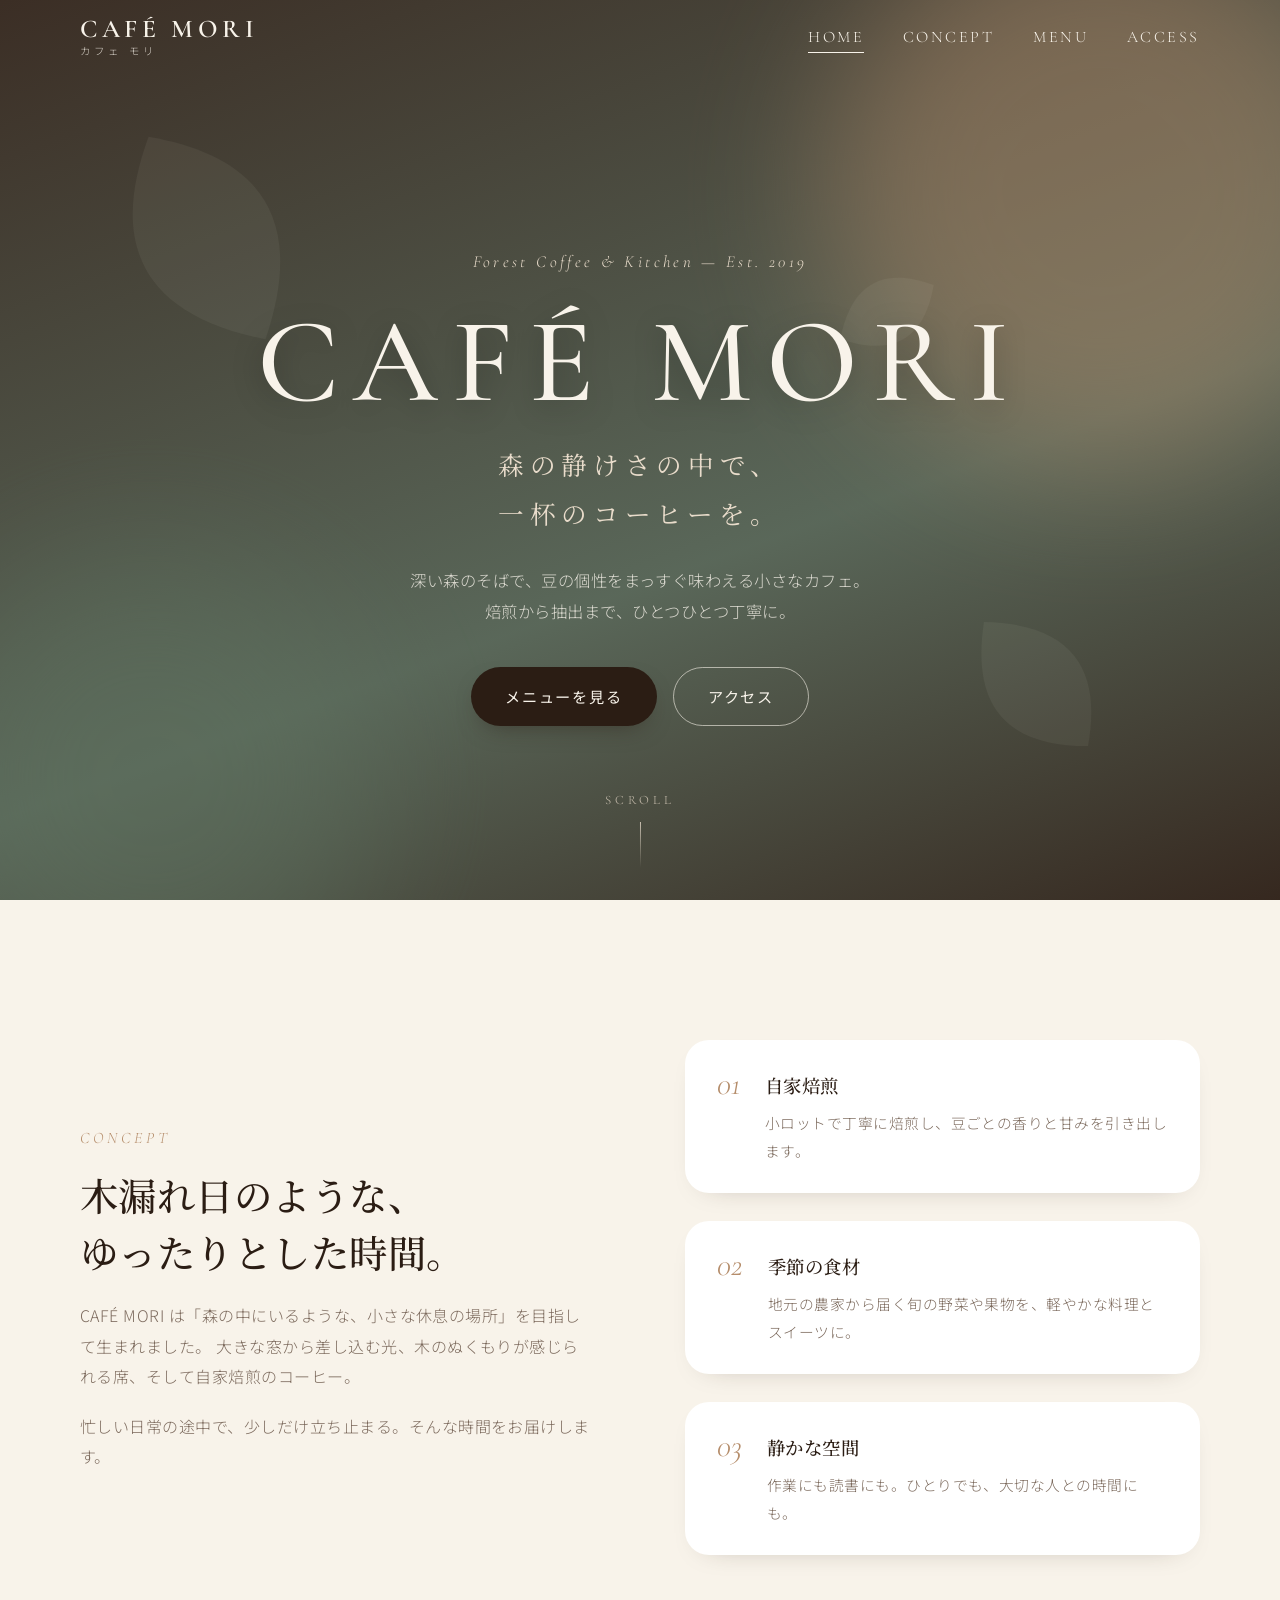
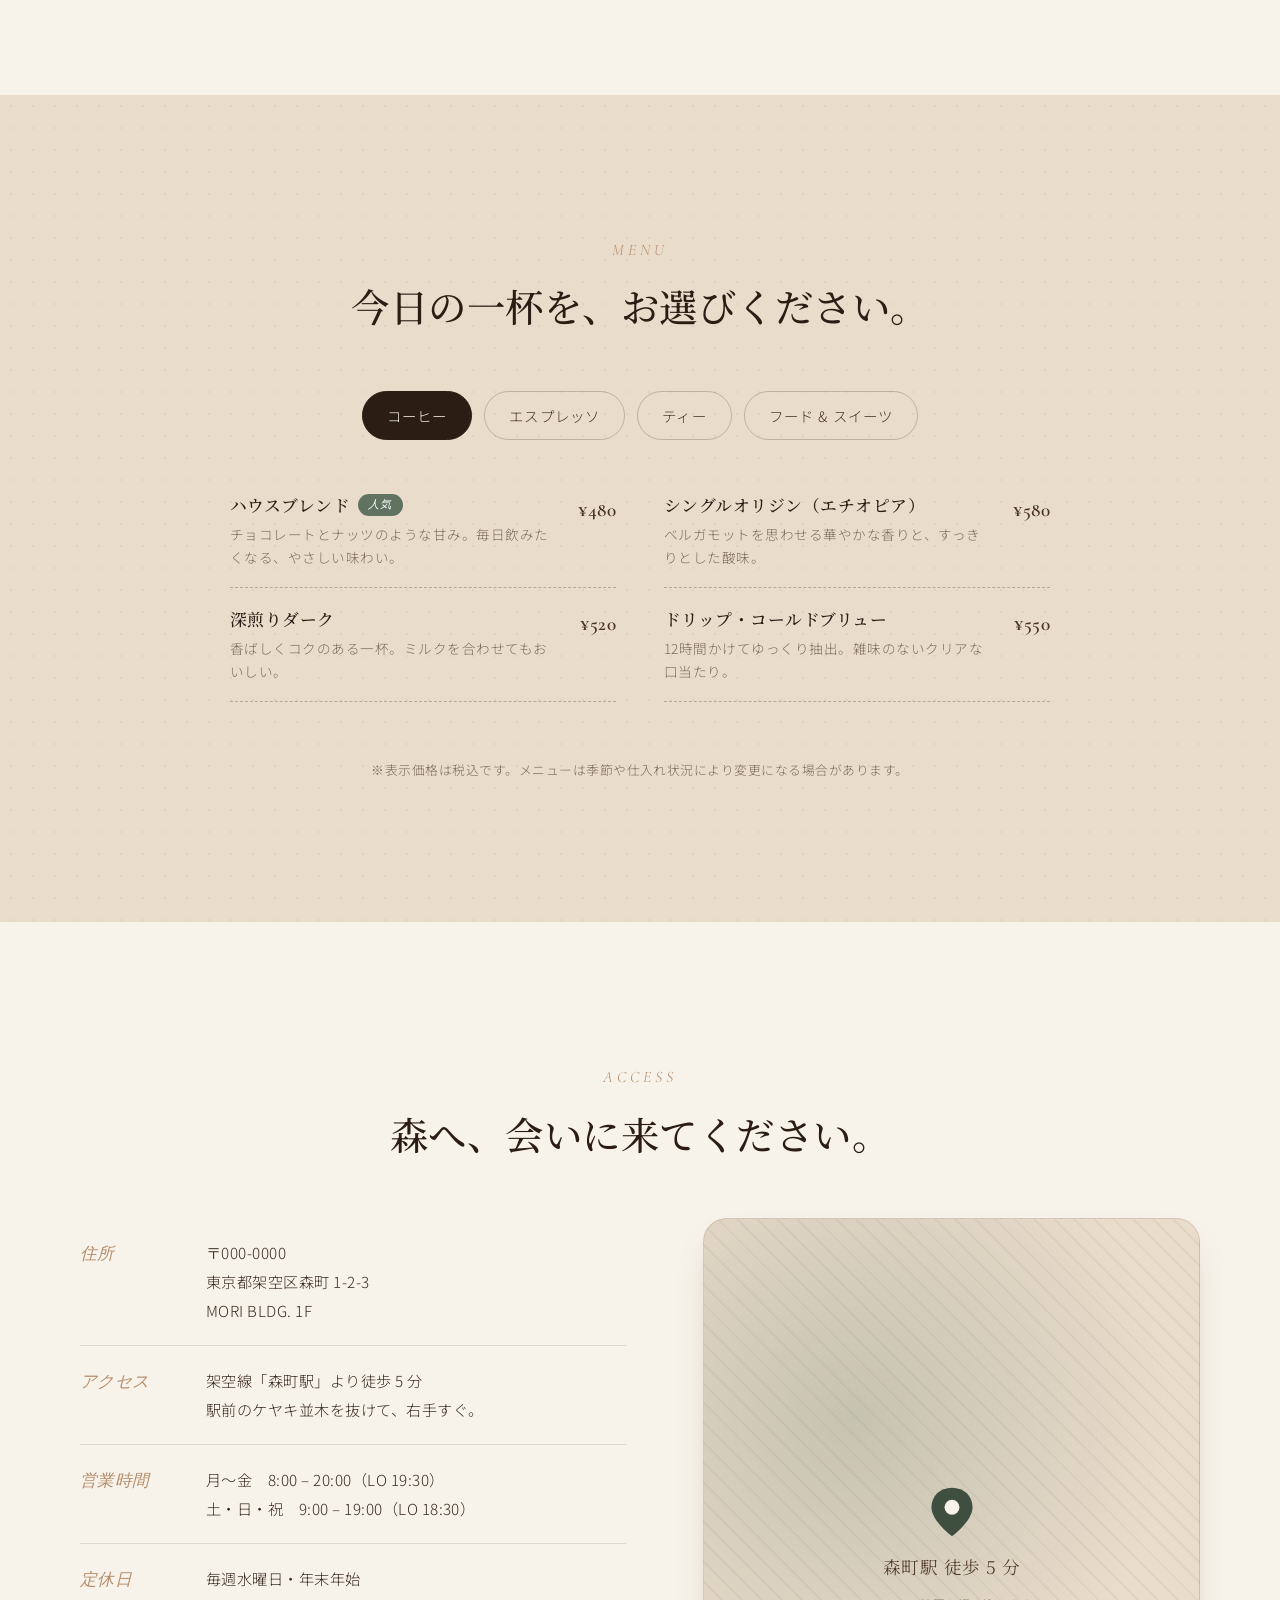
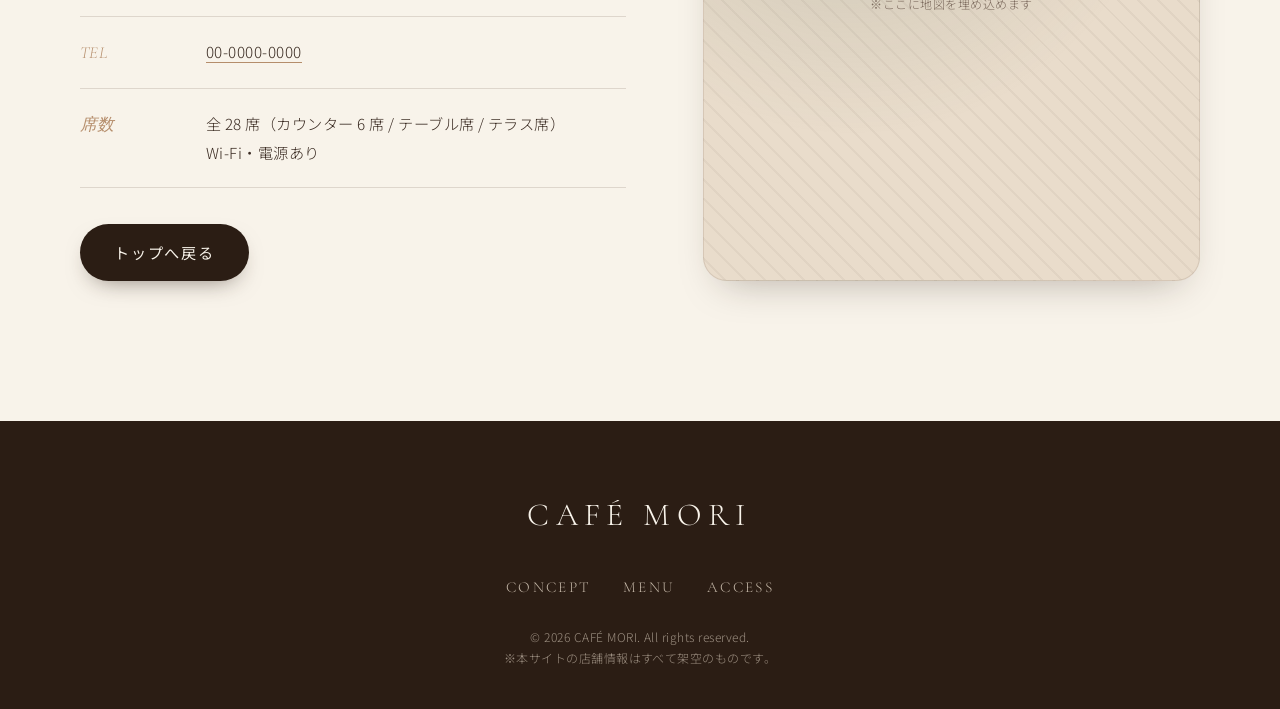
==== index.html @ d0163f55 "CAFÉ MORI のランディングページを追加 - index.html: ヒーロー、コンセプト、メニュー（タブ切り替え）、アクセスのセクション - style.css: デザイン、レスポンシブ対応、" ====
<!DOCTYPE html>
<html lang="ja">
<head>
  <meta charset="UTF-8">
  <meta name="viewport" content="width=device-width, initial-scale=1.0">
  <meta name="description" content="CAFÉ MORI（カフェ モリ）— 森の静けさの中で、一杯のコーヒーを。">
  <title>CAFÉ MORI | 森の静けさの中で、一杯のコーヒーを。</title>

  <link rel="preconnect" href="https://fonts.googleapis.com">
  <link rel="preconnect" href="https://fonts.gstatic.com" crossorigin>
  <link href="https://fonts.googleapis.com/css2?family=Cormorant+Garamond:ital,wght@0,400;0,500;0,600;1,400&family=Noto+Sans+JP:wght@300;400;500&family=Noto+Serif+JP:wght@400;500;600&display=swap" rel="stylesheet">

  <link rel="stylesheet" href="style.css">
</head>
<body>

  <!-- ========== ヘッダー / ナビゲーション ========== -->
  <header class="site-header" id="top">
    <div class="container header-inner">
      <a href="#hero" class="logo" aria-label="CAFÉ MORI トップへ">
        <span class="logo-en">CAFÉ MORI</span>
        <span class="logo-ja">カフェ モリ</span>
      </a>

      <nav class="global-nav" id="global-nav" aria-label="メインナビゲーション">
        <ul class="nav-list">
          <li><a href="#hero" class="nav-link">HOME</a></li>
          <li><a href="#concept" class="nav-link">CONCEPT</a></li>
          <li><a href="#menu" class="nav-link">MENU</a></li>
          <li><a href="#access" class="nav-link">ACCESS</a></li>
        </ul>
      </nav>

      <button class="menu-toggle" id="menu-toggle" aria-label="メニューを開く" aria-expanded="false" aria-controls="global-nav">
        <span></span>
        <span></span>
        <span></span>
      </button>
    </div>
  </header>

  <main>
    <!-- ========== ヒーロー ========== -->
    <section class="hero" id="hero">
      <div class="hero-bg" aria-hidden="true">
        <div class="hero-blob blob-1"></div>
        <div class="hero-blob blob-2"></div>
        <div class="hero-leaves">
          <svg viewBox="0 0 200 200" class="leaf leaf-a"><path d="M100 10 C160 60, 180 120, 100 190 C20 120, 40 60, 100 10 Z"/></svg>
          <svg viewBox="0 0 200 200" class="leaf leaf-b"><path d="M100 10 C160 60, 180 120, 100 190 C20 120, 40 60, 100 10 Z"/></svg>
          <svg viewBox="0 0 200 200" class="leaf leaf-c"><path d="M100 10 C160 60, 180 120, 100 190 C20 120, 40 60, 100 10 Z"/></svg>
        </div>
      </div>

      <div class="container hero-inner">
        <p class="hero-eyebrow reveal">Forest Coffee &amp; Kitchen — Est. 2019</p>
        <h1 class="hero-title reveal">
          <span class="hero-title-en">CAFÉ MORI</span>
          <span class="hero-title-ja">森の静けさの中で、<br>一杯のコーヒーを。</span>
        </h1>
        <p class="hero-lead reveal">
          深い森のそばで、豆の個性をまっすぐ味わえる小さなカフェ。<br>
          焙煎から抽出まで、ひとつひとつ丁寧に。
        </p>
        <div class="hero-actions reveal">
          <a href="#menu" class="btn btn-primary">メニューを見る</a>
          <a href="#access" class="btn btn-ghost">アクセス</a>
        </div>
      </div>

      <a href="#concept" class="scroll-hint" aria-label="下にスクロール">
        <span>SCROLL</span>
        <span class="scroll-line"></span>
      </a>
    </section>

    <!-- ========== コンセプト ========== -->
    <section class="section concept" id="concept">
      <div class="container concept-grid">
        <div class="concept-text reveal">
          <p class="section-eyebrow">CONCEPT</p>
          <h2 class="section-title">木漏れ日のような、<br>ゆったりとした時間。</h2>
          <p class="body-text">
            CAFÉ MORI は「森の中にいるような、小さな休息の場所」を目指して生まれました。
            大きな窓から差し込む光、木のぬくもりが感じられる席、そして自家焙煎のコーヒー。
          </p>
          <p class="body-text">
            忙しい日常の途中で、少しだけ立ち止まる。そんな時間をお届けします。
          </p>
        </div>

        <ul class="concept-points">
          <li class="point reveal">
            <span class="point-num">01</span>
            <div>
              <h3>自家焙煎</h3>
              <p>小ロットで丁寧に焙煎し、豆ごとの香りと甘みを引き出します。</p>
            </div>
          </li>
          <li class="point reveal">
            <span class="point-num">02</span>
            <div>
              <h3>季節の食材</h3>
              <p>地元の農家から届く旬の野菜や果物を、軽やかな料理とスイーツに。</p>
            </div>
          </li>
          <li class="point reveal">
            <span class="point-num">03</span>
            <div>
              <h3>静かな空間</h3>
              <p>作業にも読書にも。ひとりでも、大切な人との時間にも。</p>
            </div>
          </li>
        </ul>
      </div>
    </section>

    <!-- ========== メニュー ========== -->
    <section class="section menu" id="menu">
      <div class="container">
        <header class="section-head reveal">
          <p class="section-eyebrow">MENU</p>
          <h2 class="section-title">今日の一杯を、お選びください。</h2>
        </header>

        <div class="menu-tabs reveal" role="tablist" aria-label="メニューカテゴリ">
          <button class="tab is-active" role="tab" aria-selected="true" data-tab="coffee">コーヒー</button>
          <button class="tab" role="tab" aria-selected="false" data-tab="espresso">エスプレッソ</button>
          <button class="tab" role="tab" aria-selected="false" data-tab="tea">ティー</button>
          <button class="tab" role="tab" aria-selected="false" data-tab="food">フード &amp; スイーツ</button>
        </div>

        <div class="menu-panels">
          <!-- コーヒー -->
          <div class="menu-panel is-active" role="tabpanel" data-panel="coffee">
            <ul class="menu-list">
              <li class="menu-item">
                <div class="menu-info">
                  <h3>ハウスブレンド <span class="tag">人気</span></h3>
                  <p>チョコレートとナッツのような甘み。毎日飲みたくなる、やさしい味わい。</p>
                </div>
                <span class="price">¥480</span>
              </li>
              <li class="menu-item">
                <div class="menu-info">
                  <h3>シングルオリジン（エチオピア）</h3>
                  <p>ベルガモットを思わせる華やかな香りと、すっきりとした酸味。</p>
                </div>
                <span class="price">¥580</span>
              </li>
              <li class="menu-item">
                <div class="menu-info">
                  <h3>深煎りダーク</h3>
                  <p>香ばしくコクのある一杯。ミルクを合わせてもおいしい。</p>
                </div>
                <span class="price">¥520</span>
              </li>
              <li class="menu-item">
                <div class="menu-info">
                  <h3>ドリップ・コールドブリュー</h3>
                  <p>12時間かけてゆっくり抽出。雑味のないクリアな口当たり。</p>
                </div>
                <span class="price">¥550</span>
              </li>
            </ul>
          </div>

          <!-- エスプレッソ -->
          <div class="menu-panel" role="tabpanel" data-panel="espresso">
            <ul class="menu-list">
              <li class="menu-item">
                <div class="menu-info">
                  <h3>エスプレッソ</h3>
                  <p>力強い香りと余韻。ショットでお楽しみください。</p>
                </div>
                <span class="price">¥400</span>
              </li>
              <li class="menu-item">
                <div class="menu-info">
                  <h3>カフェラテ</h3>
                  <p>なめらかなミルクとエスプレッソの、やさしいバランス。</p>
                </div>
                <span class="price">¥560</span>
              </li>
              <li class="menu-item">
                <div class="menu-info">
                  <h3>カプチーノ</h3>
                  <p>ふんわりとしたミルクフォームで、香りをゆったりと。</p>
                </div>
                <span class="price">¥540</span>
              </li>
              <li class="menu-item">
                <div class="menu-info">
                  <h3>モリ・ミルクティーラテ <span class="tag tag-new">NEW</span></h3>
                  <p>エスプレッソとアッサムティーを重ねた、季節のスペシャル。</p>
                </div>
                <span class="price">¥600</span>
              </li>
            </ul>
          </div>

          <!-- ティー -->
          <div class="menu-panel" role="tabpanel" data-panel="tea">
            <ul class="menu-list">
              <li class="menu-item">
                <div class="menu-info">
                  <h3>ダージリン・ファーストフラッシュ</h3>
                  <p>みずみずしく爽やかな香り。すっきりとした飲み口。</p>
                </div>
                <span class="price">¥500</span>
              </li>
              <li class="menu-item">
                <div class="menu-info">
                  <h3>森のハーブティー</h3>
                  <p>ミント、レモングラス、カモミールをブレンド。ノンカフェイン。</p>
                </div>
                <span class="price">¥520</span>
              </li>
              <li class="menu-item">
                <div class="menu-info">
                  <h3>ほうじ茶ラテ</h3>
                  <p>香ばしいほうじ茶と、ほっとするミルクの組み合わせ。</p>
                </div>
                <span class="price">¥530</span>
              </li>
            </ul>
          </div>

          <!-- フード & スイーツ -->
          <div class="menu-panel" role="tabpanel" data-panel="food">
            <ul class="menu-list">
              <li class="menu-item">
                <div class="menu-info">
                  <h3>季節野菜のキッシュ</h3>
                  <p>その日の旬の野菜をたっぷりと。サラダ付き。</p>
                </div>
                <span class="price">¥880</span>
              </li>
              <li class="menu-item">
                <div class="menu-info">
                  <h3>ガトーショコラ</h3>
                  <p>しっとりと濃厚。ハウスブレンドとの相性は抜群です。</p>
                </div>
                <span class="price">¥550</span>
              </li>
              <li class="menu-item">
                <div class="menu-info">
                  <h3>ベイクドチーズケーキ</h3>
                  <p>レモンの酸味が効いた、やさしい口どけのケーキ。</p>
                </div>
                <span class="price">¥580</span>
              </li>
              <li class="menu-item">
                <div class="menu-info">
                  <h3>森のグラノーラプレート</h3>
                  <p>ヨーグルトと季節のフルーツを添えて。朝食にも。</p>
                </div>
                <span class="price">¥720</span>
              </li>
            </ul>
          </div>
        </div>

        <p class="menu-note reveal">※表示価格は税込です。メニューは季節や仕入れ状況により変更になる場合があります。</p>
      </div>
    </section>

    <!-- ========== アクセス ========== -->
    <section class="section access" id="access">
      <div class="container">
        <header class="section-head reveal">
          <p class="section-eyebrow">ACCESS</p>
          <h2 class="section-title">森へ、会いに来てください。</h2>
        </header>

        <div class="access-grid">
          <div class="access-info reveal">
            <dl class="info-list">
              <div class="info-row">
                <dt>住所</dt>
                <dd>〒000-0000<br>東京都架空区森町 1-2-3<br>MORI BLDG. 1F</dd>
              </div>
              <div class="info-row">
                <dt>アクセス</dt>
                <dd>架空線「森町駅」より徒歩 5 分<br>駅前のケヤキ並木を抜けて、右手すぐ。</dd>
              </div>
              <div class="info-row">
                <dt>営業時間</dt>
                <dd>
                  月〜金　8:00 – 20:00（LO 19:30）<br>
                  土・日・祝　9:00 – 19:00（LO 18:30）
                </dd>
              </div>
              <div class="info-row">
                <dt>定休日</dt>
                <dd>毎週水曜日・年末年始</dd>
              </div>
              <div class="info-row">
                <dt>TEL</dt>
                <dd><a href="tel:00-0000-0000">00-0000-0000</a></dd>
              </div>
              <div class="info-row">
                <dt>席数</dt>
                <dd>全 28 席（カウンター 6 席 / テーブル席 / テラス席）<br>Wi-Fi・電源あり</dd>
              </div>
            </dl>
            <a href="#hero" class="btn btn-primary">トップへ戻る</a>
          </div>

          <div class="access-map reveal" aria-label="地図のプレースホルダー">
            <div class="map-placeholder">
              <svg viewBox="0 0 120 120" class="map-pin" aria-hidden="true">
                <path d="M60 8 C34 8 16 26 16 50 C16 80 60 112 60 112 C60 112 104 80 104 50 C104 26 86 8 60 8 Z"/>
                <circle cx="60" cy="50" r="16"/>
              </svg>
              <p>森町駅 徒歩 5 分</p>
              <span class="map-note">※ここに地図を埋め込めます</span>
            </div>
          </div>
        </div>
      </div>
    </section>
  </main>

  <!-- ========== フッター ========== -->
  <footer class="site-footer">
    <div class="container footer-inner">
      <p class="footer-logo">CAFÉ MORI</p>
      <nav aria-label="フッターナビゲーション">
        <ul class="footer-nav">
          <li><a href="#concept">CONCEPT</a></li>
          <li><a href="#menu">MENU</a></li>
          <li><a href="#access">ACCESS</a></li>
        </ul>
      </nav>
      <p class="copyright">© 2026 CAFÉ MORI. All rights reserved.<br>※本サイトの店舗情報はすべて架空のものです。</p>
    </div>
  </footer>

  <a href="#top" class="back-to-top" id="back-to-top" aria-label="ページ上部へ戻る">↑</a>

  <script src="script.js"></script>
</body>
</html>
---- style.css ----
/* =========================================================
   CAFÉ MORI — Stylesheet
   ========================================================= */

/* ---------- Design Tokens ---------- */
:root {
  --c-espresso: #2b1d14;
  --c-bark: #4a3223;
  --c-latte: #b58d6b;
  --c-sand: #e9dccb;
  --c-cream: #f8f3ea;
  --c-moss: #5f7360;
  --c-moss-deep: #3e4f40;
  --c-text: #3a2b22;
  --c-muted: #7d6b5e;

  --font-en: "Cormorant Garamond", "Times New Roman", serif;
  --font-ja-serif: "Noto Serif JP", "Hiragino Mincho ProN", serif;
  --font-ja: "Noto Sans JP", "Hiragino Sans", sans-serif;

  --radius: 999px;
  --radius-lg: 24px;
  --shadow-soft: 0 18px 40px -20px rgba(43, 29, 20, 0.35);
  --header-h: 72px;
  --ease: cubic-bezier(0.22, 0.61, 0.36, 1);
}

/* ---------- Base ---------- */
*,
*::before,
*::after {
  box-sizing: border-box;
  margin: 0;
  padding: 0;
}

html {
  scroll-behavior: smooth;
  scroll-padding-top: var(--header-h);
  -webkit-text-size-adjust: 100%;
}

body {
  font-family: var(--font-ja);
  font-weight: 300;
  color: var(--c-text);
  background: var(--c-cream);
  line-height: 1.9;
  letter-spacing: 0.03em;
  overflow-x: hidden;
  -webkit-font-smoothing: antialiased;
}

img,
svg {
  display: block;
  max-width: 100%;
}

a {
  color: inherit;
  text-decoration: none;
}

ul,
ol {
  list-style: none;
}

button {
  font: inherit;
  color: inherit;
  background: none;
  border: none;
  cursor: pointer;
}

:focus-visible {
  outline: 2px solid var(--c-latte);
  outline-offset: 4px;
  border-radius: 4px;
}

.container {
  width: min(1120px, 92%);
  margin-inline: auto;
}

/* ---------- Common Typography ---------- */
.section {
  padding: clamp(80px, 12vw, 140px) 0;
}

.section-eyebrow {
  font-family: var(--font-en);
  font-style: italic;
  font-size: 1rem;
  color: var(--c-latte);
  letter-spacing: 0.25em;
  margin-bottom: 12px;
}

.section-title {
  font-family: var(--font-ja-serif);
  font-weight: 500;
  font-size: clamp(1.6rem, 3.2vw, 2.4rem);
  line-height: 1.5;
  color: var(--c-espresso);
}

.section-head {
  text-align: center;
  margin-bottom: 56px;
}

.body-text {
  color: var(--c-muted);
  margin-top: 1.2em;
}

/* ---------- Buttons ---------- */
.btn {
  display: inline-flex;
  align-items: center;
  justify-content: center;
  padding: 14px 34px;
  border-radius: var(--radius);
  font-size: 0.95rem;
  font-weight: 400;
  letter-spacing: 0.12em;
  transition: transform 0.3s var(--ease), background-color 0.3s, color 0.3s, box-shadow 0.3s;
}

.btn:hover {
  transform: translateY(-2px);
}

.btn-primary {
  background: var(--c-espresso);
  color: var(--c-cream);
  box-shadow: 0 10px 24px -12px rgba(43, 29, 20, 0.6);
}

.btn-primary:hover {
  background: var(--c-bark);
}

.btn-ghost {
  border: 1px solid rgba(248, 243, 234, 0.6);
  color: var(--c-cream);
}

.btn-ghost:hover {
  background: rgba(248, 243, 234, 0.12);
}

.access .btn-primary {
  margin-top: 36px;
}

/* ---------- Header ---------- */
.site-header {
  position: fixed;
  inset: 0 0 auto 0;
  height: var(--header-h);
  z-index: 100;
  transition: background-color 0.4s var(--ease), box-shadow 0.4s var(--ease), backdrop-filter 0.4s;
}

.site-header.is-scrolled {
  background: rgba(248, 243, 234, 0.88);
  backdrop-filter: blur(12px);
  -webkit-backdrop-filter: blur(12px);
  box-shadow: 0 1px 0 rgba(74, 50, 35, 0.1);
}

.header-inner {
  height: 100%;
  display: flex;
  align-items: center;
  justify-content: space-between;
}

.logo {
  display: flex;
  flex-direction: column;
  line-height: 1.1;
  color: var(--c-cream);
  transition: color 0.4s;
}

.logo-en {
  font-family: var(--font-en);
  font-size: 1.6rem;
  font-weight: 600;
  letter-spacing: 0.18em;
}

.logo-ja {
  font-size: 0.65rem;
  letter-spacing: 0.4em;
  margin-top: 2px;
  opacity: 0.85;
}

.site-header.is-scrolled .logo {
  color: var(--c-espresso);
}

.nav-list {
  display: flex;
  gap: clamp(20px, 3vw, 44px);
}

.nav-link {
  position: relative;
  font-family: var(--font-en);
  font-size: 1rem;
  letter-spacing: 0.16em;
  color: var(--c-cream);
  padding: 6px 0;
  transition: color 0.3s;
}

.site-header.is-scrolled .nav-link {
  color: var(--c-bark);
}

.nav-link::after {
  content: "";
  position: absolute;
  left: 0;
  bottom: 0;
  width: 100%;
  height: 1px;
  background: currentColor;
  transform: scaleX(0);
  transform-origin: right;
  transition: transform 0.4s var(--ease);
}

.nav-link:hover::after,
.nav-link.is-active::after {
  transform: scaleX(1);
  transform-origin: left;
}

/* Hamburger */
.menu-toggle {
  display: none;
  position: relative;
  width: 44px;
  height: 44px;
  z-index: 110;
}

.menu-toggle span {
  position: absolute;
  left: 10px;
  width: 24px;
  height: 1.5px;
  background: var(--c-cream);
  transition: transform 0.4s var(--ease), opacity 0.3s, background-color 0.3s;
}

.menu-toggle span:nth-child(1) { top: 15px; }
.menu-toggle span:nth-child(2) { top: 21px; }
.menu-toggle span:nth-child(3) { top: 27px; }

.site-header.is-scrolled .menu-toggle span {
  background: var(--c-espresso);
}

.menu-toggle.is-open span {
  background: var(--c-espresso);
}

.menu-toggle.is-open span:nth-child(1) { transform: translateY(6px) rotate(45deg); }
.menu-toggle.is-open span:nth-child(2) { opacity: 0; }
.menu-toggle.is-open span:nth-child(3) { transform: translateY(-6px) rotate(-45deg); }

/* ---------- Hero ---------- */
.hero {
  position: relative;
  min-height: 100vh;
  min-height: 100svh;
  display: flex;
  align-items: center;
  justify-content: center;
  overflow: hidden;
  padding-top: var(--header-h);
  color: var(--c-cream);
  background:
    linear-gradient(160deg, rgba(43, 29, 20, 0.92) 0%, rgba(62, 79, 64, 0.85) 60%, rgba(43, 29, 20, 0.95) 100%);
}

.hero-bg {
  position: absolute;
  inset: 0;
  z-index: 0;
}

.hero-blob {
  position: absolute;
  border-radius: 50%;
  filter: blur(70px);
  opacity: 0.45;
  animation: float 14s ease-in-out infinite alternate;
}

.blob-1 {
  width: 46vw;
  height: 46vw;
  max-width: 560px;
  max-height: 560px;
  background: var(--c-latte);
  top: -10%;
  right: -8%;
}

.blob-2 {
  width: 38vw;
  height: 38vw;
  max-width: 460px;
  max-height: 460px;
  background: var(--c-moss);
  bottom: -12%;
  left: -6%;
  animation-delay: -6s;
}

.hero-leaves .leaf {
  position: absolute;
  fill: rgba(248, 243, 234, 0.05);
  stroke: none;
}

.leaf-a { width: 260px; top: 12%; left: 6%; transform: rotate(-30deg); }
.leaf-b { width: 180px; bottom: 14%; right: 12%; transform: rotate(140deg); }
.leaf-c { width: 120px; top: 28%; right: 26%; transform: rotate(60deg); }

.hero-inner {
  position: relative;
  z-index: 1;
  text-align: center;
}

.hero-eyebrow {
  font-family: var(--font-en);
  font-style: italic;
  font-size: 1.05rem;
  letter-spacing: 0.2em;
  color: var(--c-sand);
  opacity: 0.85;
  margin-bottom: 24px;
}

.hero-title {
  display: flex;
  flex-direction: column;
  align-items: center;
  gap: 18px;
  margin-bottom: 28px;
}

.hero-title-en {
  font-family: var(--font-en);
  font-weight: 500;
  font-size: clamp(3.4rem, 10vw, 7.5rem);
  line-height: 1;
  letter-spacing: 0.12em;
  text-shadow: 0 6px 30px rgba(0, 0, 0, 0.25);
}

.hero-title-ja {
  font-family: var(--font-ja-serif);
  font-weight: 400;
  font-size: clamp(1.1rem, 2.4vw, 1.6rem);
  letter-spacing: 0.22em;
  line-height: 1.9;
  color: var(--c-sand);
}

.hero-lead {
  font-size: clamp(0.92rem, 1.5vw, 1.02rem);
  color: rgba(248, 243, 234, 0.82);
  margin-bottom: 40px;
}

.hero-actions {
  display: flex;
  flex-wrap: wrap;
  gap: 16px;
  justify-content: center;
}

.scroll-hint {
  position: absolute;
  bottom: 32px;
  left: 50%;
  transform: translateX(-50%);
  z-index: 1;
  display: flex;
  flex-direction: column;
  align-items: center;
  gap: 10px;
  font-family: var(--font-en);
  font-size: 0.8rem;
  letter-spacing: 0.3em;
  color: var(--c-sand);
  opacity: 0.8;
}

.scroll-line {
  width: 1px;
  height: 46px;
  background: linear-gradient(to bottom, var(--c-sand), transparent);
  animation: drip 2.2s var(--ease) infinite;
  transform-origin: top;
}

@keyframes float {
  from { transform: translate(0, 0) scale(1); }
  to   { transform: translate(40px, -30px) scale(1.08); }
}

@keyframes drip {
  0%   { transform: scaleY(0); opacity: 1; }
  60%  { transform: scaleY(1); opacity: 1; }
  100% { transform: scaleY(1); opacity: 0; }
}

/* ---------- Concept ---------- */
.concept {
  background: var(--c-cream);
}

.concept-grid {
  display: grid;
  grid-template-columns: 1fr 1fr;
  gap: clamp(48px, 7vw, 96px);
  align-items: center;
}

.concept-text .section-title {
  margin-bottom: 8px;
}

.concept-points {
  display: flex;
  flex-direction: column;
  gap: 28px;
}

.point {
  display: flex;
  gap: 24px;
  align-items: flex-start;
  padding: 28px 32px;
  background: #fff;
  border-radius: var(--radius-lg);
  box-shadow: 0 10px 30px -22px rgba(43, 29, 20, 0.4);
  transition: transform 0.4s var(--ease), box-shadow 0.4s var(--ease);
}

.point:hover {
  transform: translateX(8px);
  box-shadow: var(--shadow-soft);
}

.point-num {
  font-family: var(--font-en);
  font-size: 2rem;
  font-style: italic;
  color: var(--c-latte);
  line-height: 1;
}

.point h3 {
  font-family: var(--font-ja-serif);
  font-weight: 500;
  font-size: 1.15rem;
  color: var(--c-espresso);
  margin-bottom: 6px;
}

.point p {
  font-size: 0.92rem;
  color: var(--c-muted);
}

/* ---------- Menu ---------- */
.menu {
  background: var(--c-sand);
  position: relative;
}

.menu::before {
  content: "";
  position: absolute;
  inset: 0;
  background-image: radial-gradient(rgba(74, 50, 35, 0.06) 1px, transparent 1px);
  background-size: 22px 22px;
  pointer-events: none;
}

.menu .container {
  position: relative;
}

.menu-tabs {
  display: flex;
  flex-wrap: wrap;
  justify-content: center;
  gap: 12px;
  margin-bottom: 52px;
}

.tab {
  padding: 10px 24px;
  border-radius: var(--radius);
  border: 1px solid rgba(74, 50, 35, 0.25);
  font-size: 0.9rem;
  letter-spacing: 0.08em;
  color: var(--c-bark);
  transition: background-color 0.3s, color 0.3s, border-color 0.3s, transform 0.3s var(--ease);
}

.tab:hover {
  border-color: var(--c-bark);
}

.tab.is-active {
  background: var(--c-espresso);
  border-color: var(--c-espresso);
  color: var(--c-cream);
}

.menu-panel {
  display: none;
  max-width: 820px;
  margin-inline: auto;
}

.menu-panel.is-active {
  display: block;
  animation: fadeUp 0.6s var(--ease) both;
}

.menu-list {
  display: grid;
  grid-template-columns: 1fr 1fr;
  gap: 18px 48px;
}

.menu-item {
  display: flex;
  justify-content: space-between;
  align-items: flex-start;
  gap: 20px;
  padding-bottom: 18px;
  border-bottom: 1px dashed rgba(74, 50, 35, 0.3);
}

.menu-info h3 {
  font-family: var(--font-ja-serif);
  font-weight: 500;
  font-size: 1.05rem;
  color: var(--c-espresso);
  line-height: 1.6;
  display: flex;
  flex-wrap: wrap;
  align-items: center;
  gap: 8px;
}

.menu-info p {
  font-size: 0.85rem;
  color: var(--c-muted);
  margin-top: 4px;
  line-height: 1.7;
}

.tag {
  font-family: var(--font-en);
  font-size: 0.7rem;
  font-style: italic;
  letter-spacing: 0.1em;
  padding: 2px 10px;
  border-radius: var(--radius);
  background: var(--c-moss);
  color: #fff;
}

.tag-new {
  background: var(--c-latte);
}

.price {
  font-family: var(--font-en);
  font-size: 1.2rem;
  font-weight: 600;
  color: var(--c-bark);
  white-space: nowrap;
}

.menu-note {
  text-align: center;
  font-size: 0.8rem;
  color: var(--c-muted);
  margin-top: 56px;
}

/* ---------- Access ---------- */
.access {
  background: var(--c-cream);
}

.access-grid {
  display: grid;
  grid-template-columns: 1.1fr 1fr;
  gap: clamp(40px, 6vw, 80px);
  align-items: stretch;
}

.info-list {
  display: flex;
  flex-direction: column;
}

.info-row {
  display: grid;
  grid-template-columns: 110px 1fr;
  gap: 16px;
  padding: 20px 0;
  border-bottom: 1px solid rgba(74, 50, 35, 0.15);
}

.info-row dt {
  font-family: var(--font-en);
  font-style: italic;
  font-size: 1.05rem;
  color: var(--c-latte);
}

.info-row dd {
  font-size: 0.95rem;
  color: var(--c-text);
}

.info-row a {
  border-bottom: 1px solid var(--c-latte);
  transition: color 0.3s;
}

.info-row a:hover {
  color: var(--c-moss);
}

.map-placeholder {
  height: 100%;
  min-height: 360px;
  border-radius: var(--radius-lg);
  background:
    radial-gradient(circle at 30% 30%, rgba(95, 115, 96, 0.25), transparent 55%),
    repeating-linear-gradient(45deg, rgba(74, 50, 35, 0.05) 0 2px, transparent 2px 14px),
    var(--c-sand);
  border: 1px solid rgba(74, 50, 35, 0.12);
  display: flex;
  flex-direction: column;
  align-items: center;
  justify-content: center;
  gap: 10px;
  text-align: center;
  color: var(--c-bark);
  box-shadow: var(--shadow-soft);
}

.map-pin {
  width: 56px;
  height: 56px;
  fill: var(--c-moss-deep);
  animation: bounce 2.4s ease-in-out infinite;
}

.map-pin circle {
  fill: var(--c-cream);
}

.map-placeholder p {
  font-family: var(--font-ja-serif);
  font-size: 1.1rem;
}

.map-note {
  font-size: 0.75rem;
  color: var(--c-muted);
}

@keyframes bounce {
  0%, 100% { transform: translateY(0); }
  50%      { transform: translateY(-8px); }
}

/* ---------- Footer ---------- */
.site-footer {
  background: var(--c-espresso);
  color: var(--c-sand);
  padding: 64px 0 40px;
}

.footer-inner {
  display: flex;
  flex-direction: column;
  align-items: center;
  gap: 24px;
  text-align: center;
}

.footer-logo {
  font-family: var(--font-en);
  font-size: 2rem;
  letter-spacing: 0.2em;
  color: var(--c-cream);
}

.footer-nav {
  display: flex;
  gap: 32px;
  flex-wrap: wrap;
  justify-content: center;
}

.footer-nav a {
  font-family: var(--font-en);
  letter-spacing: 0.15em;
  font-size: 0.95rem;
  opacity: 0.8;
  transition: opacity 0.3s, color 0.3s;
}

.footer-nav a:hover {
  opacity: 1;
  color: var(--c-latte);
}

.copyright {
  font-size: 0.75rem;
  opacity: 0.6;
  line-height: 1.8;
}

/* ---------- Back to top ---------- */
.back-to-top {
  position: fixed;
  right: 24px;
  bottom: 24px;
  z-index: 90;
  width: 48px;
  height: 48px;
  display: grid;
  place-items: center;
  border-radius: 50%;
  background: var(--c-espresso);
  color: var(--c-cream);
  font-size: 1.1rem;
  box-shadow: var(--shadow-soft);
  opacity: 0;
  visibility: hidden;
  transform: translateY(12px);
  transition: opacity 0.4s, transform 0.4s var(--ease), visibility 0.4s;
}

.back-to-top.is-visible {
  opacity: 1;
  visibility: visible;
  transform: translateY(0);
}

/* ---------- Reveal on scroll ---------- */
.reveal {
  opacity: 0;
  transform: translateY(28px);
  transition: opacity 0.9s var(--ease), transform 0.9s var(--ease);
}

.reveal.is-visible {
  opacity: 1;
  transform: none;
}

/* Hero items: simple stagger on load */
.hero .reveal:nth-child(2) { transition-delay: 0.1s; }
.hero .reveal:nth-child(3) { transition-delay: 0.25s; }
.hero .reveal:nth-child(4) { transition-delay: 0.4s; }

.concept-points .reveal:nth-child(2) { transition-delay: 0.1s; }
.concept-points .reveal:nth-child(3) { transition-delay: 0.2s; }

@keyframes fadeUp {
  from { opacity: 0; transform: translateY(16px); }
  to   { opacity: 1; transform: none; }
}

/* ---------- Responsive ---------- */
@media (max-width: 900px) {
  .concept-grid,
  .access-grid {
    grid-template-columns: 1fr;
  }

  .map-placeholder {
    min-height: 280px;
  }
}

@media (max-width: 720px) {
  :root {
    --header-h: 64px;
  }

  .menu-toggle {
    display: block;
  }

  /* Mobile slide-in navigation */
  .global-nav {
    position: fixed;
    inset: 0;
    background: rgba(43, 29, 20, 0.97);
    display: flex;
    align-items: center;
    justify-content: center;
    opacity: 0;
    visibility: hidden;
    transition: opacity 0.4s var(--ease), visibility 0.4s;
    z-index: 105;
  }

  .global-nav.is-open {
    opacity: 1;
    visibility: visible;
  }

  .nav-list {
    flex-direction: column;
    align-items: center;
    gap: 32px;
  }

  .nav-list .nav-link {
    font-size: 1.5rem;
    color: var(--c-cream);
  }

  .site-header.is-scrolled .nav-link {
    color: var(--c-cream);
  }

  .menu-list {
    grid-template-columns: 1fr;
  }

  .info-row {
    grid-template-columns: 1fr;
    gap: 4px;
  }

  .hero-actions .btn {
    width: 100%;
    max-width: 280px;
  }

  .point {
    padding: 22px 20px;
  }

  .back-to-top {
    right: 16px;
    bottom: 16px;
  }
}

/* ---------- Reduced motion ---------- */
@media (prefers-reduced-motion: reduce) {
  html {
    scroll-behavior: auto;
  }

  *,
  *::before,
  *::after {
    animation-duration: 0.01ms !important;
    animation-iteration-count: 1 !important;
    transition-duration: 0.01ms !important;
  }

  .reveal {
    opacity: 1;
    transform: none;
  }
}
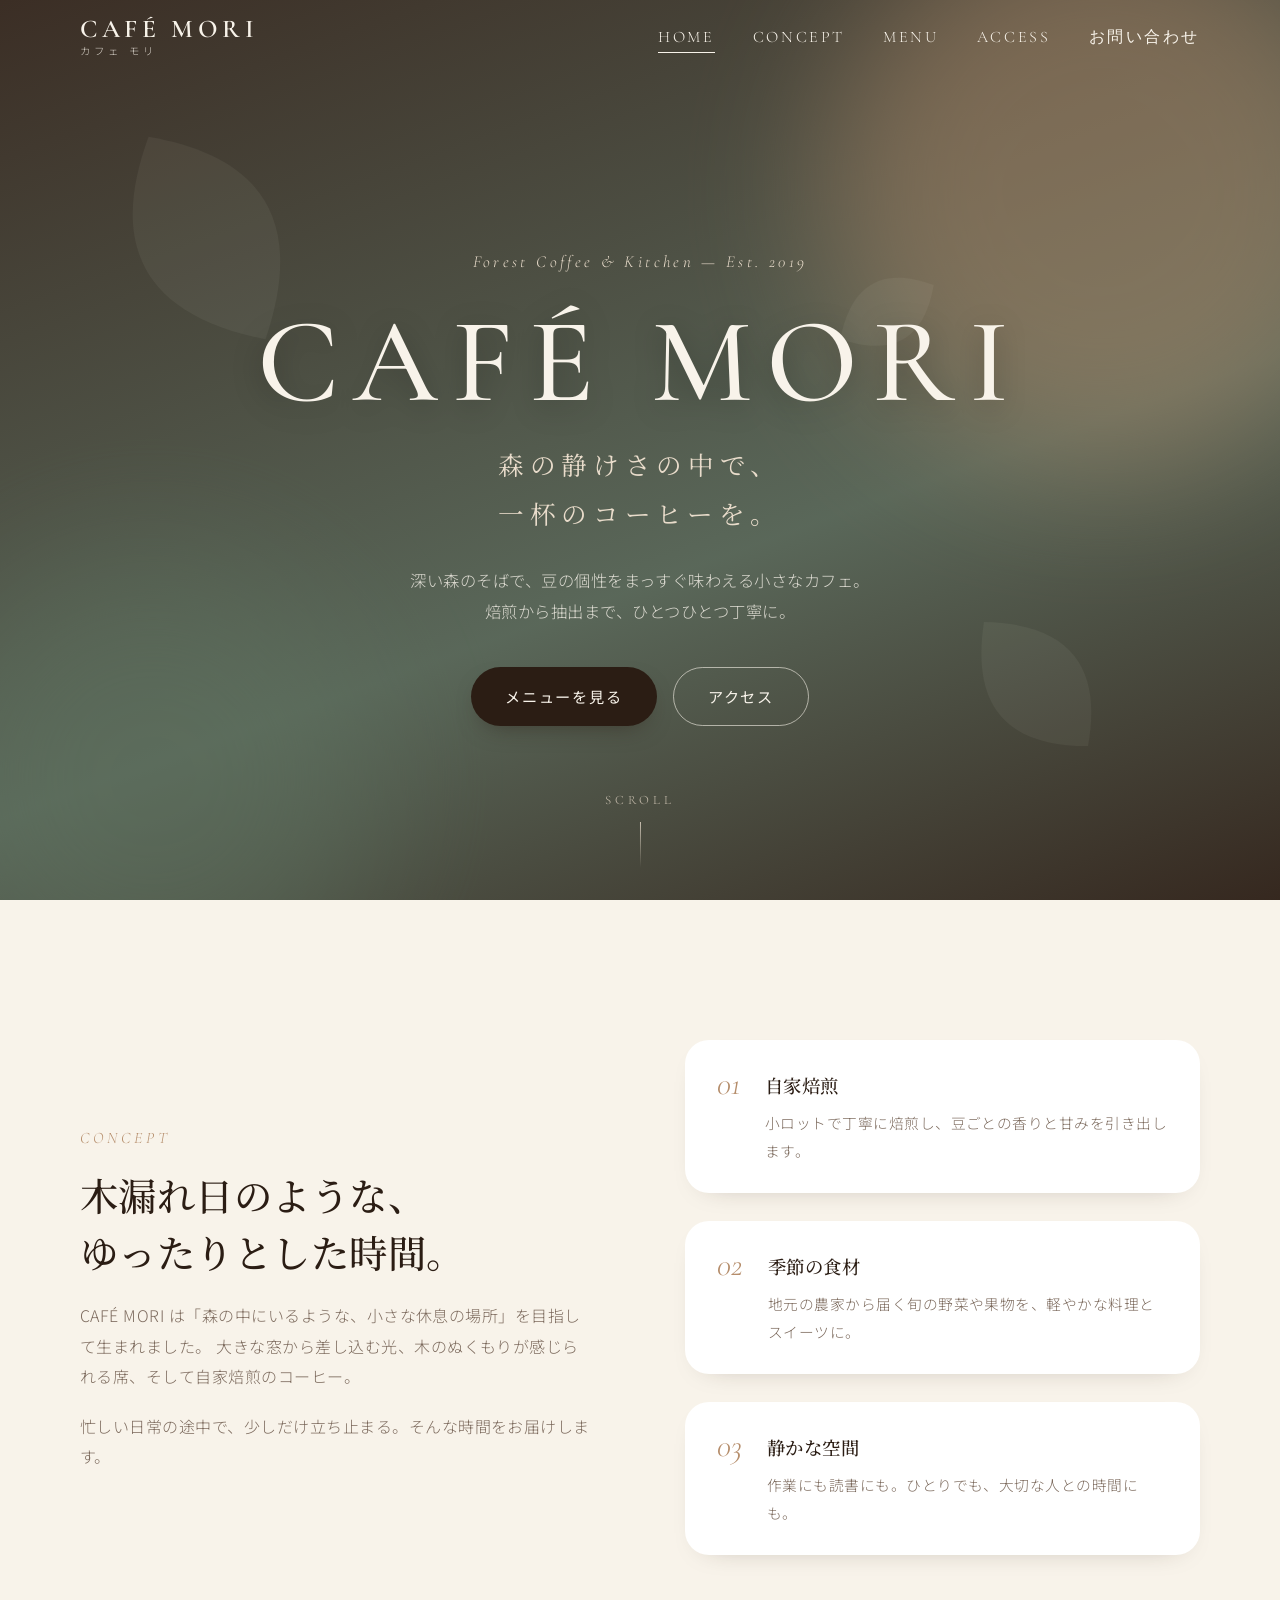
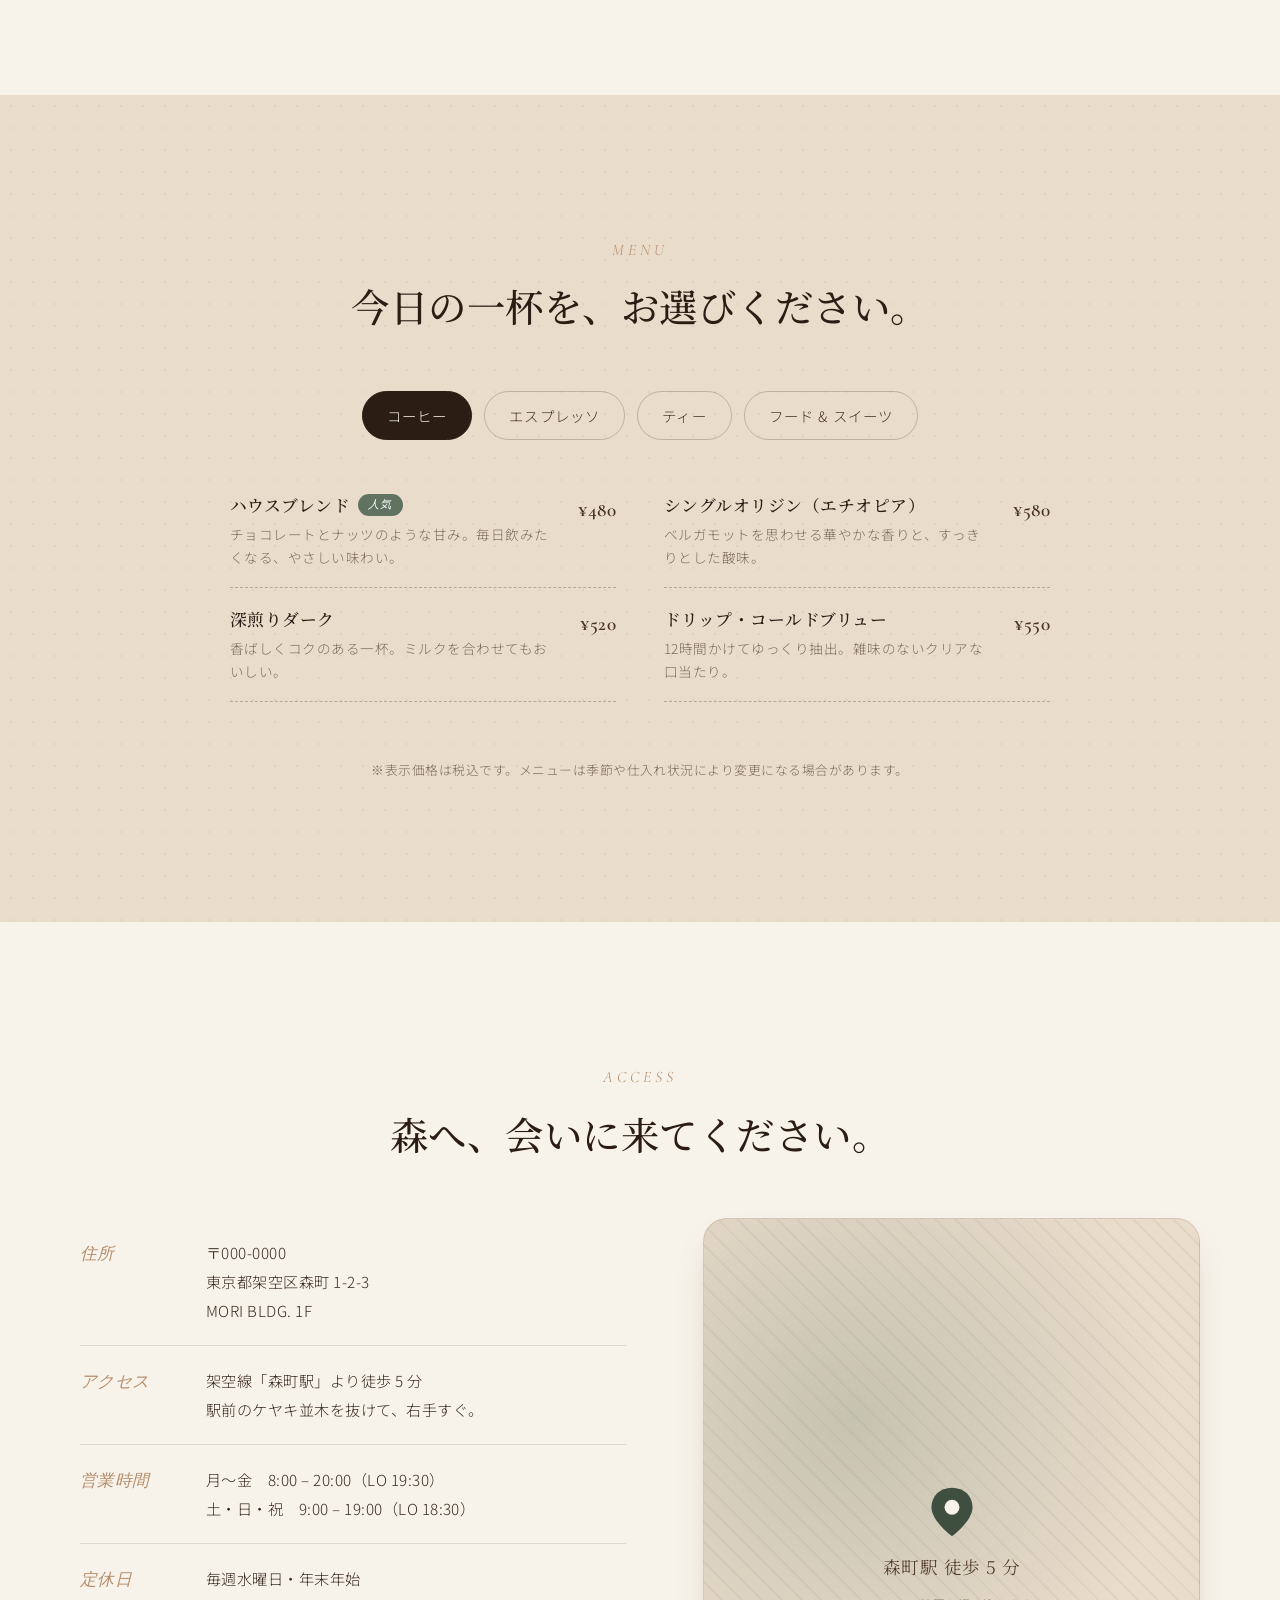
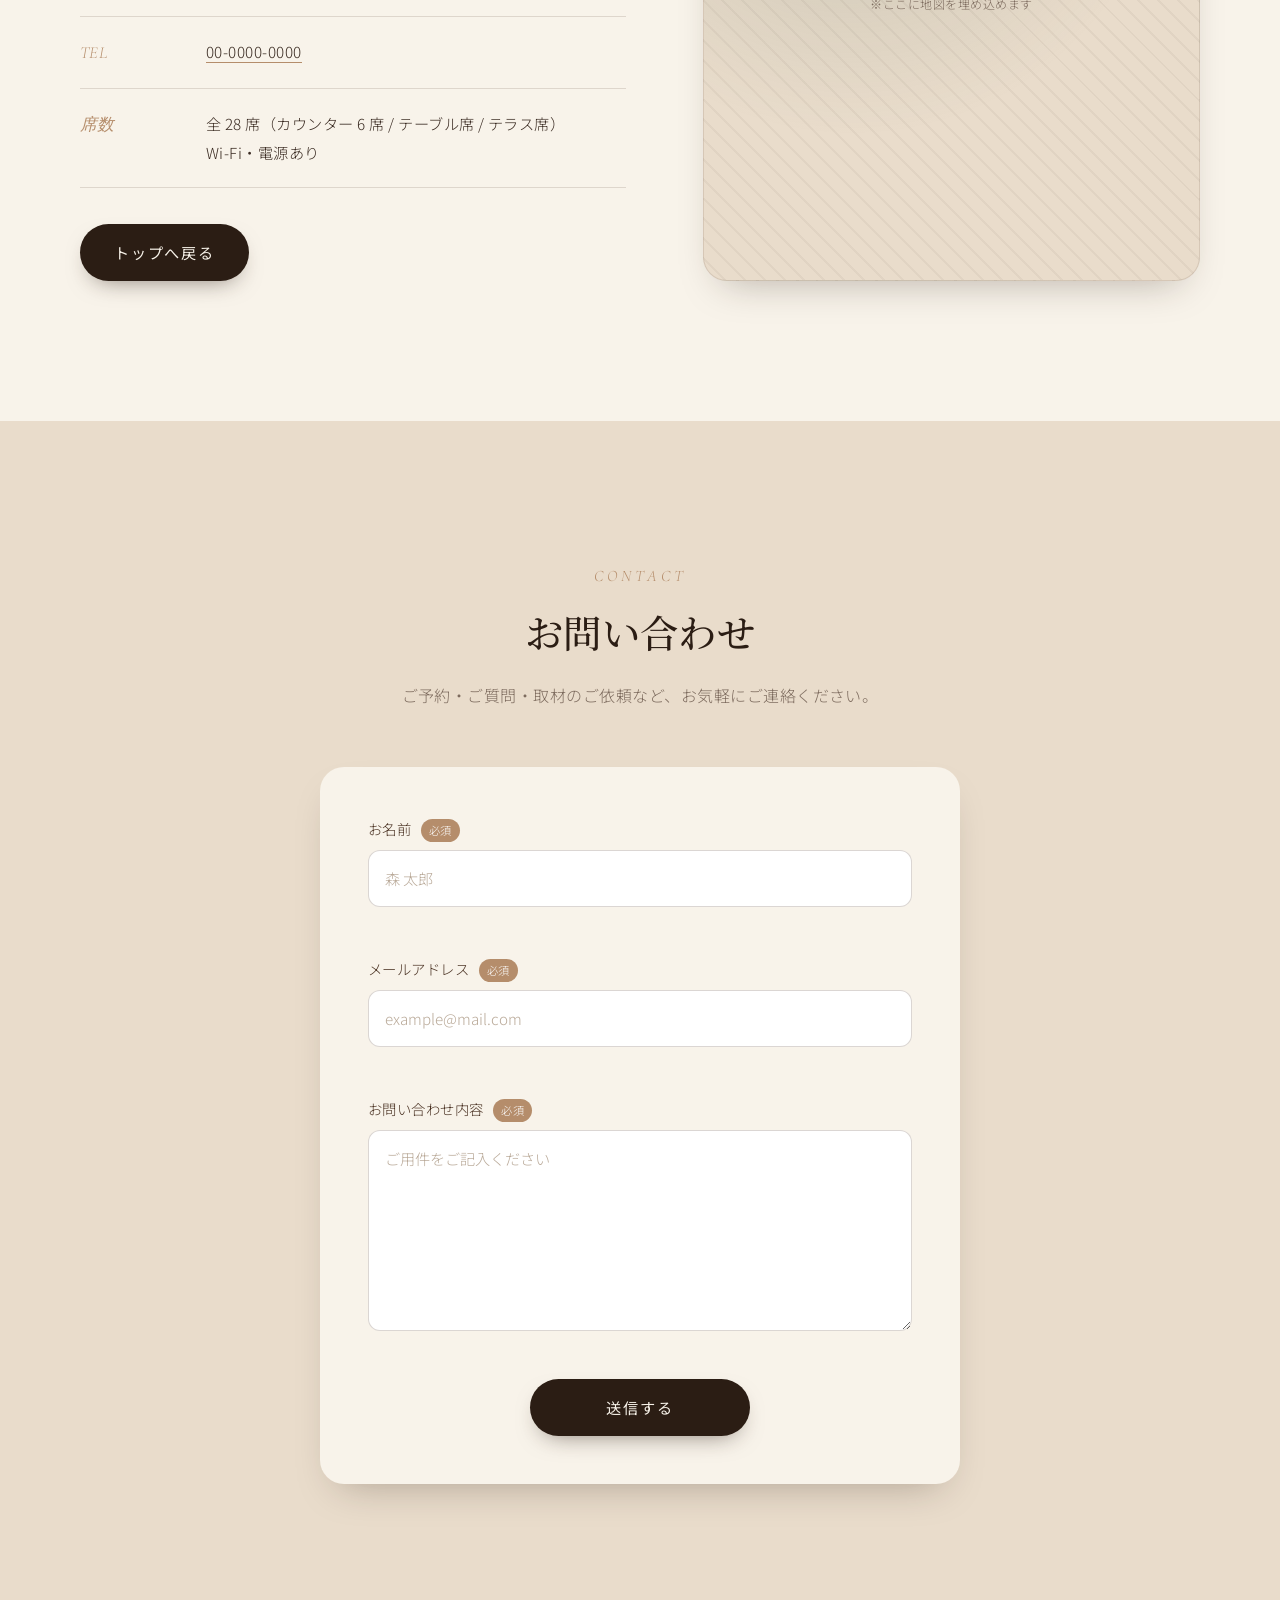
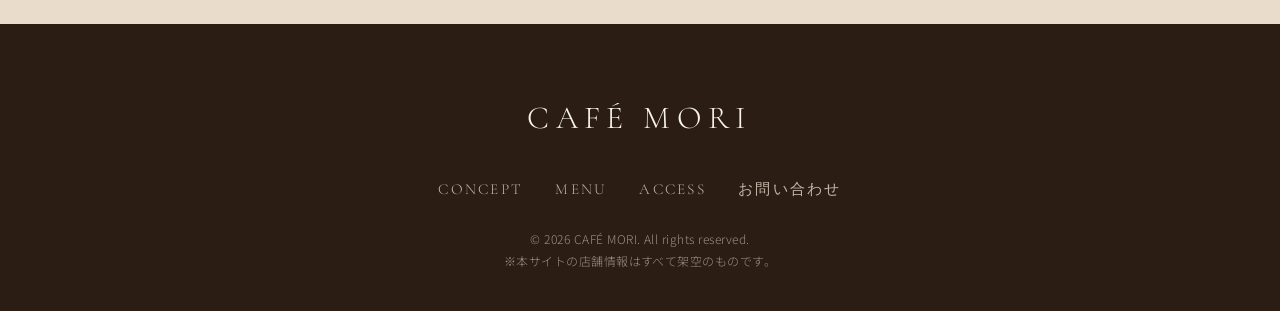
==== commit aa702ff9: "お問い合わせフォームを追加 - index.html: お問い合わせセクションを追加し、ナビゲーションとフッターにリンクを追加 - style.css: フォームのスタイルとエラー表示を追加 - sc" ====
--- a/index.html
+++ b/index.html
@@ -28,6 +28,7 @@
           <li><a href="#concept" class="nav-link">CONCEPT</a></li>
           <li><a href="#menu" class="nav-link">MENU</a></li>
           <li><a href="#access" class="nav-link">ACCESS</a></li>
+          <li><a href="#contact" class="nav-link">お問い合わせ</a></li>
         </ul>
       </nav>
 
@@ -320,6 +321,39 @@
         </div>
       </div>
     </section>
+
+    <!-- ========== お問い合わせ ========== -->
+    <section class="section contact" id="contact">
+      <div class="container contact-inner">
+        <header class="section-head reveal">
+          <p class="section-eyebrow">CONTACT</p>
+          <h2 class="section-title">お問い合わせ</h2>
+          <p class="body-text">ご予約・ご質問・取材のご依頼など、お気軽にご連絡ください。</p>
+        </header>
+
+        <form class="contact-form reveal" id="contact-form" novalidate>
+          <div class="form-field">
+            <label for="name">お名前 <span class="required">必須</span></label>
+            <input type="text" id="name" name="name" autocomplete="name" placeholder="森 太郎">
+            <p class="error-message" id="name-error" role="alert"></p>
+          </div>
+
+          <div class="form-field">
+            <label for="email">メールアドレス <span class="required">必須</span></label>
+            <input type="email" id="email" name="email" autocomplete="email" placeholder="example@mail.com">
+            <p class="error-message" id="email-error" role="alert"></p>
+          </div>
+
+          <div class="form-field">
+            <label for="message">お問い合わせ内容 <span class="required">必須</span></label>
+            <textarea id="message" name="message" rows="6" placeholder="ご用件をご記入ください"></textarea>
+            <p class="error-message" id="message-error" role="alert"></p>
+          </div>
+
+          <button type="submit" class="btn btn-primary submit-btn">送信する</button>
+        </form>
+      </div>
+    </section>
   </main>
 
   <!-- ========== フッター ========== -->
@@ -331,6 +365,7 @@
           <li><a href="#concept">CONCEPT</a></li>
           <li><a href="#menu">MENU</a></li>
           <li><a href="#access">ACCESS</a></li>
+          <li><a href="#contact">お問い合わせ</a></li>
         </ul>
       </nav>
       <p class="copyright">© 2026 CAFÉ MORI. All rights reserved.<br>※本サイトの店舗情報はすべて架空のものです。</p>
--- a/style.css
+++ b/style.css
@@ -700,6 +700,95 @@
 @keyframes bounce {
   0%, 100% { transform: translateY(0); }
   50%      { transform: translateY(-8px); }
+}
+
+/* ---------- Contact ---------- */
+.contact {
+  background: var(--c-sand);
+}
+
+.contact-inner {
+  max-width: 640px;
+}
+
+.contact-form {
+  background: var(--c-cream);
+  border-radius: var(--radius-lg);
+  padding: clamp(28px, 5vw, 48px);
+  box-shadow: var(--shadow-soft);
+  display: flex;
+  flex-direction: column;
+  gap: 24px;
+}
+
+.form-field {
+  display: flex;
+  flex-direction: column;
+  gap: 8px;
+}
+
+.form-field label {
+  font-size: 0.9rem;
+  color: var(--c-bark);
+}
+
+.required {
+  display: inline-block;
+  margin-left: 6px;
+  padding: 1px 8px;
+  font-size: 0.7rem;
+  border-radius: var(--radius);
+  background: var(--c-latte);
+  color: #fff;
+  vertical-align: middle;
+}
+
+.form-field input,
+.form-field textarea {
+  width: 100%;
+  padding: 13px 16px;
+  font: inherit;
+  font-size: 0.95rem;
+  color: var(--c-text);
+  background: #fff;
+  border: 1px solid rgba(74, 50, 35, 0.2);
+  border-radius: 12px;
+  transition: border-color 0.3s, box-shadow 0.3s;
+}
+
+.form-field input::placeholder,
+.form-field textarea::placeholder {
+  color: #b9a998;
+}
+
+.form-field input:focus,
+.form-field textarea:focus {
+  outline: none;
+  border-color: var(--c-moss);
+  box-shadow: 0 0 0 4px rgba(95, 115, 96, 0.18);
+}
+
+.form-field textarea {
+  resize: vertical;
+  min-height: 150px;
+}
+
+.form-field.has-error input,
+.form-field.has-error textarea {
+  border-color: #b5523b;
+  box-shadow: 0 0 0 4px rgba(181, 82, 59, 0.12);
+}
+
+.error-message {
+  min-height: 1.2em;
+  font-size: 0.8rem;
+  color: #b5523b;
+}
+
+.submit-btn {
+  align-self: center;
+  min-width: 220px;
+  cursor: pointer;
 }
 
 /* ---------- Footer ---------- */
